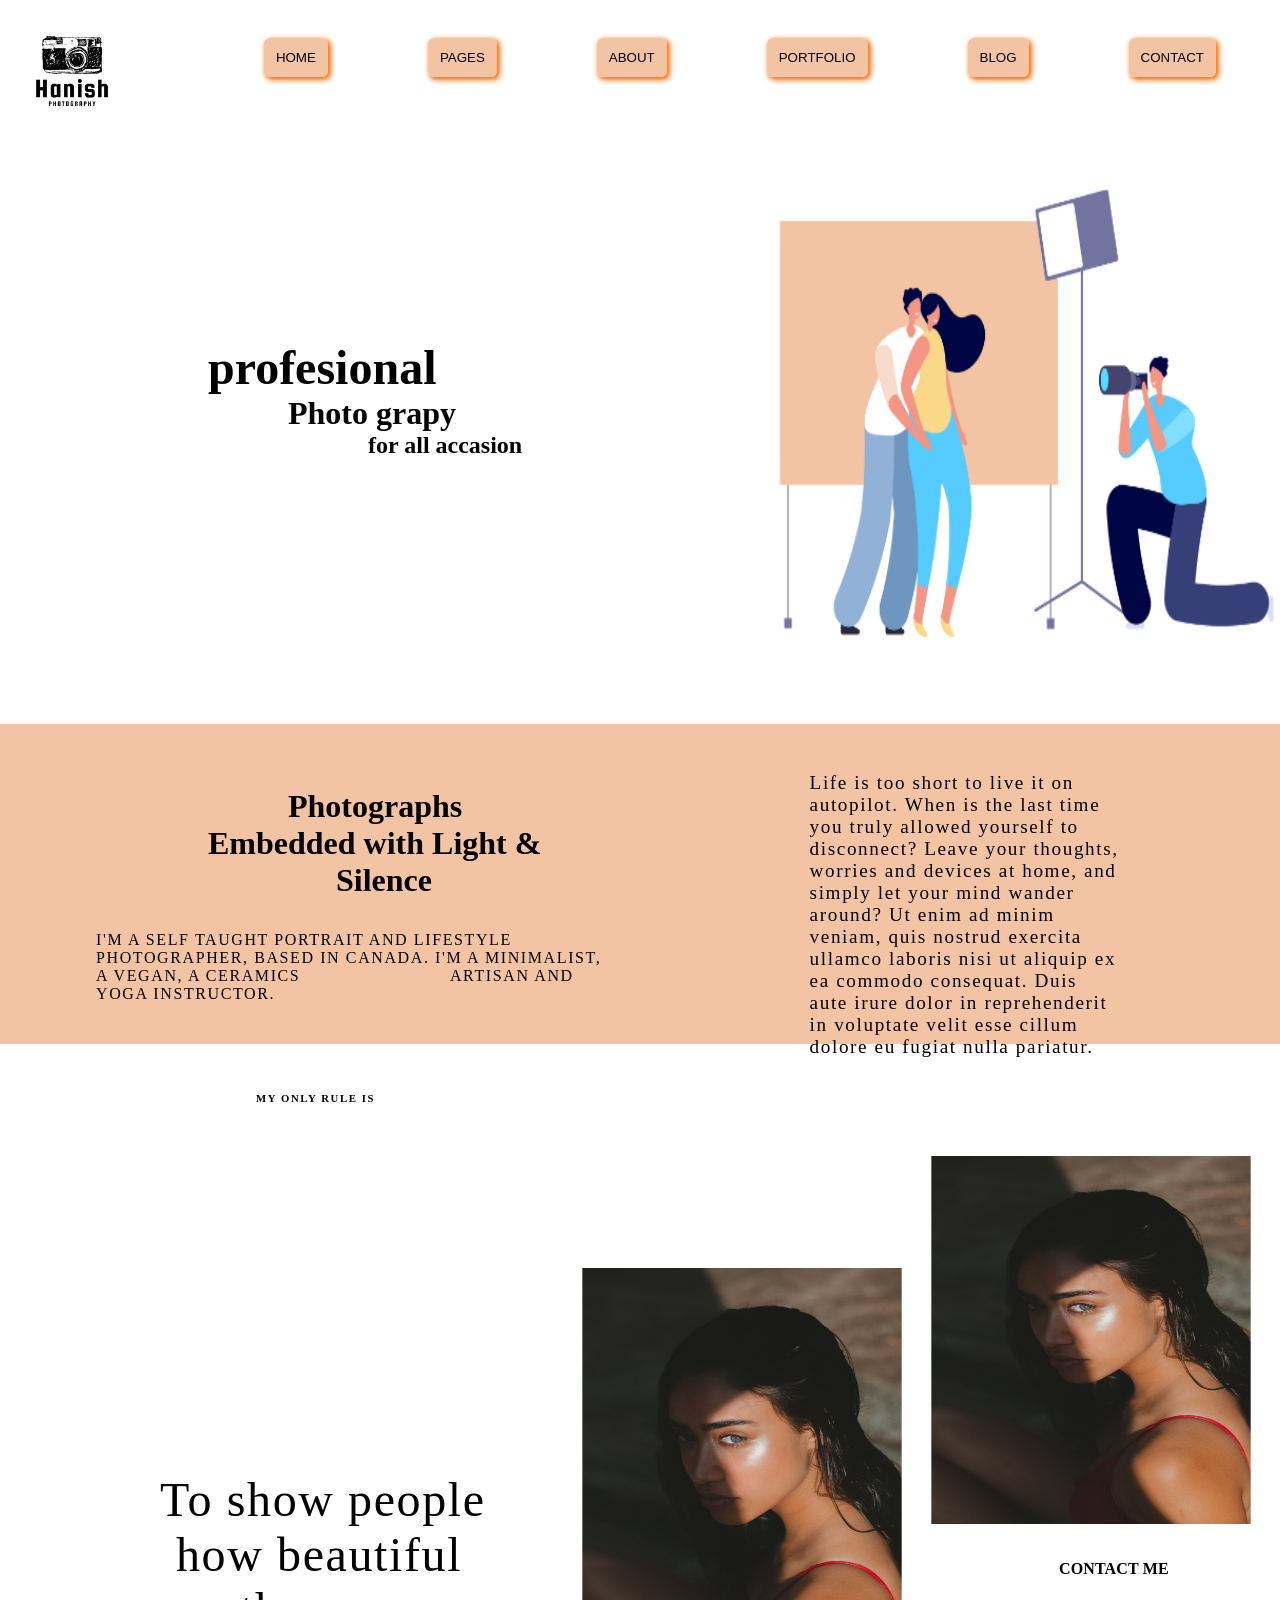
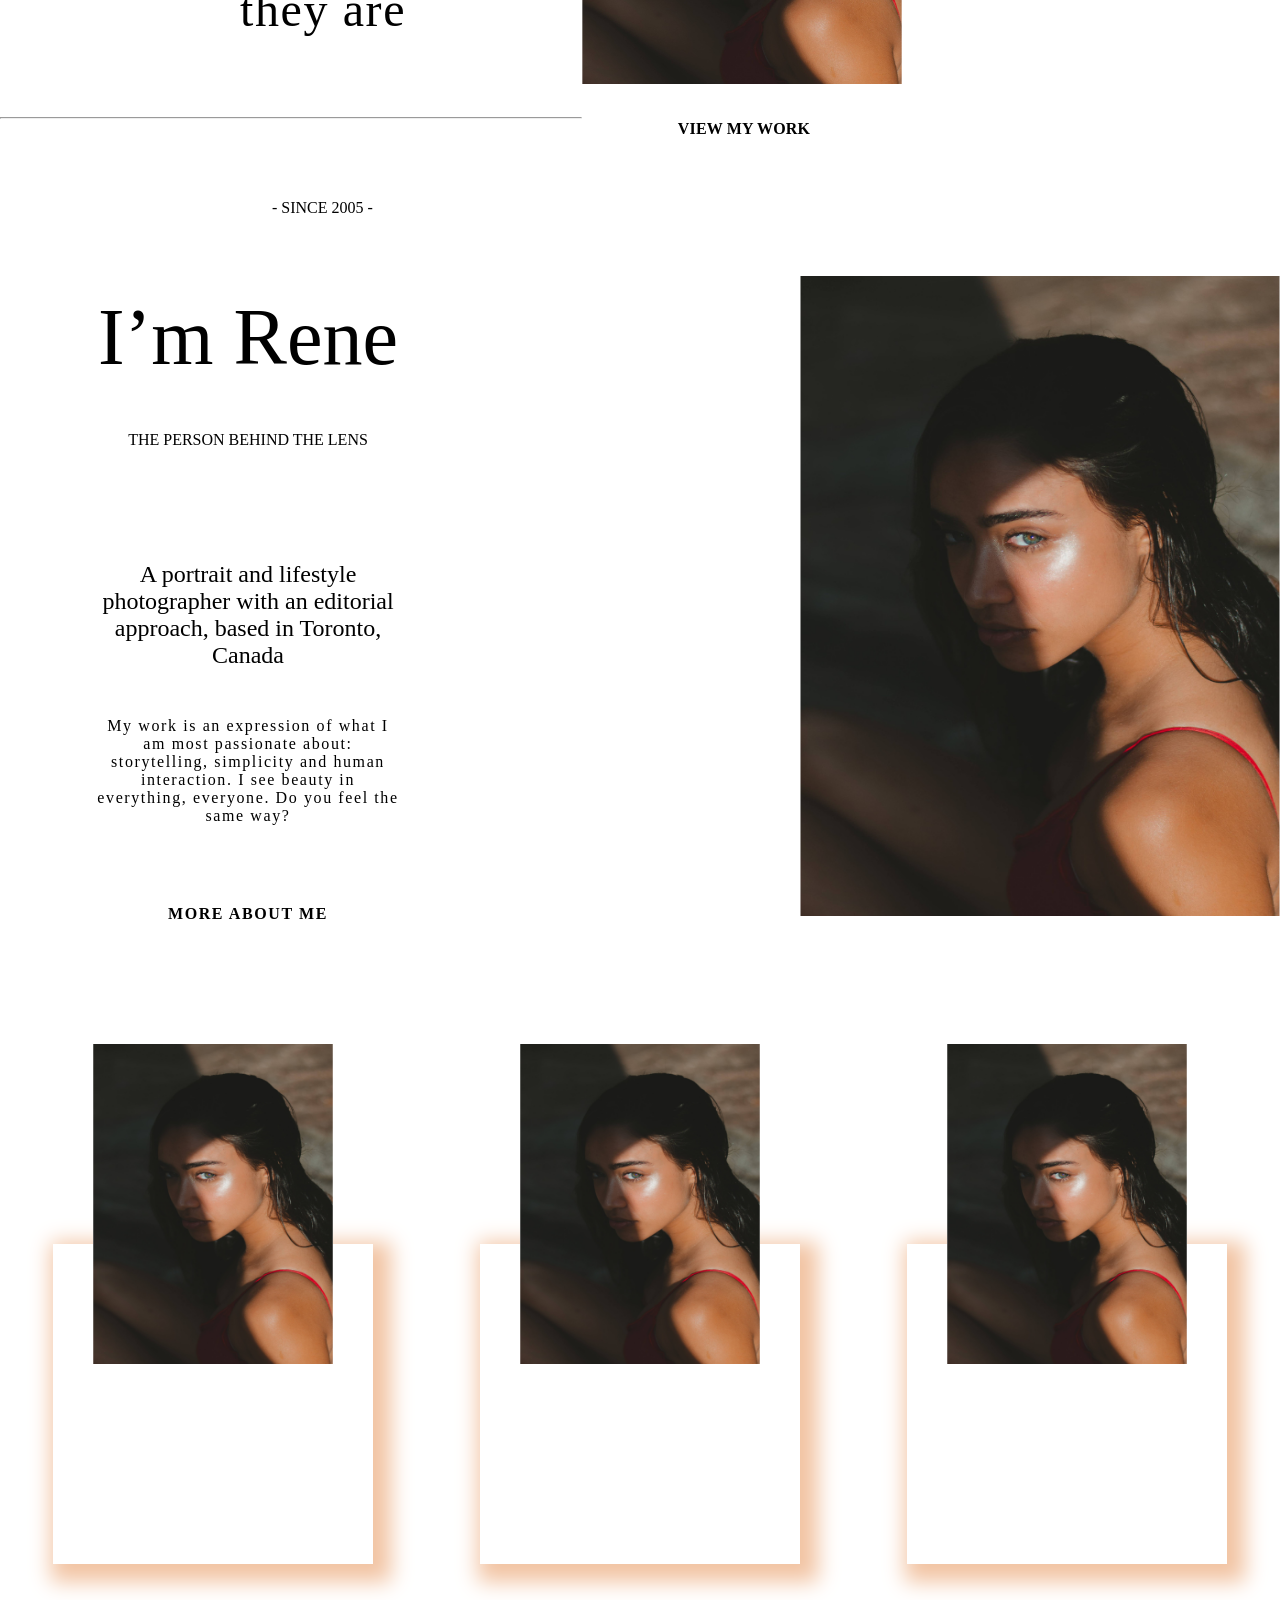
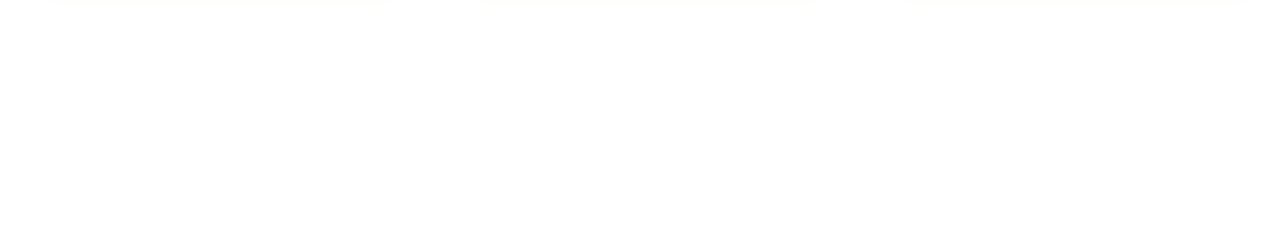
==== index.html @ 9e72a079 "Added the photography website" ====
<!DOCTYPE html>
<html lang="en">

<head>
    <meta charset="UTF-8">
    <meta http-equiv="X-UA-Compatible" content="IE=edge">
    <meta name="viewport" content="width=device-width, initial-scale=1.0">
    <title>Photograpy</title>
    <link rel="stylesheet" href="./css/stylesheet.css">
</head>

<body>
    <!--First container Start-->
    <div class="cont">
        <div class="nav_bar">
            <div class="logo">
                <img src="./pic/logo.png" alt="">
            </div>
            <div class="menu_bar">
                <ul>
                    <li>
                        <button><a href="#"></i>HOME</a></button>
                    </li>
                    <li>
                        <button><a href="#">PAGES</a></button>
                        <div class="sub_menu_1">
                            <ul>
                                <li> <a href="#">PAGES1</a></li>
                                <li> <a href="#">PAGES2</a></li>
                                <li> <a href="#">PAGES3</a></li>
                                <li> <a href="#">PAGES4</a></li>
                            </ul>
                        </div>
                    </li>
                    <li><button><a href="#">ABOUT</a></button></li>
                    <li><button><a href="#">PORTFOLIO</a></button></li>
                    <li><button><a href="#">BLOG</a></button></li>
                    <li><button><a href="#">CONTACT </a></button></li>
                </ul>
            </div>
        </div>
        <!--Menu bar container-->
        <!-- <div class="menu-bar">
             <div class="logo">
                <img src="./pic/logo.png" alt="">
            </div>
            <div class="menu">
                <ul>
                    <li>
                        <a href="#">HOME</a>
                    </li>
                    <li><a href="#">PAGES</a></li>
                    <li><a href="#">ABOUT</a></li>
                    <li><a href="#">PORTFOLIO</a></li>
                    <li><a href="#">BLOG</a></li>
                    <li><a href="#">CONTACT </a></li>
                </ul>
            </div> 
        </div> -->
        <!--Contant and picture Container-->
        <div class="body">
            <div class="contant">
                <p>profesional</p>
                <h1>Photo grapy</h1>
                <h2>for all accasion</h2>
            </div>
            <div class="picture">
                <img src="./pic/background3.png" alt="">
            </div>
        </div>
        <!--Footer contant container-->
        <div class="footer">
            <div class="box-1">
                <h3 class="text">Photographs</h3>
                <h1>
                    Embedded with Light &
                </h1>
                <h2>
                    Silence
                </h2>
                <p>
                    I'M A SELF TAUGHT PORTRAIT AND LIFESTYLE PHOTOGRAPHER,
                    BASED IN CANADA. I'M A MINIMALIST, A VEGAN, A CERAMICS
                    <span>ARTISAN AND YOGA INSTRUCTOR.</span>
                </p>
            </div>
            <div class="box-2">
                <p>
                    Life is too short to live it on autopilot. When is the last time you truly allowed yourself to
                    disconnect? Leave your thoughts, worries and devices at home, and simply let your mind wander
                    around? Ut enim ad minim veniam, quis nostrud exercita ullamco laboris nisi ut aliquip ex ea commodo
                    consequat. Duis aute irure dolor in reprehenderit in voluptate velit esse cillum dolore eu fugiat
                    nulla pariatur.
                </p>
            </div>
        </div>
    </div>
    <!--First container End-->
    <div class="cont-2">
        <div class="cont-2-box-1">
            <h6>MY ONLY RULE IS</h6>
            <h5>To show people

                <span>how beautiful</span>
            </h5>

            <h2> they are</h2>
            <hr>
            <p>- SINCE 2005 -</p>
        </div>
        <div class="view_my_work">
            <a href="#"><img src="./pic/background4.png" alt="view_my_work"></a>
            <p>VIEW MY WORK</p>
        </div>
        <div class="contant_me">
            <a href="#"><img src="./pic/background4.png" alt="view_my_work"></a>
            <p>CONTACT ME</p>
        </div>
    </div>
    <div class="cont-3">
        <div class="cont-3-contant-box">
            <div class="name_cont">
                <h6>I’m Rene</h6>
                <p>THE PERSON BEHIND THE LENS</p>
            </div>
            <div class="para_cont">
                <h5>
                    A portrait and lifestyle photographer with an editorial approach, based in Toronto, Canada
                </h5>
                <p>My work is an expression of what I am most passionate about: storytelling, simplicity and human
                    interaction. I see beauty in everything, everyone. Do you feel the same way?</p>
                <h6>MORE ABOUT ME</h6>
            </div>
        </div>
        <div class="cont-3-img-box">
            <img src="./pic/background4.png" alt="">
        </div>
    </div>
    <div class="cont_card">
        <div class="card-1">
            <div class="card_1_img">
                <img src="./pic/background4.png" alt="">
            </div>
            <div class="card_1_text">
                <!-- <p>
                    Lorem ipsum dolor sit amet consectetur adipisicing elit. Quae alias eaque quasi ducimus, mollitia
                    qui. Aliquid tempore nam deleniti dolores aperiam. Sequi, sit totam. Aspernatur modi tempora
                    adipisci aliquam? At!
                </p> -->
            </div>
        </div>
        <div class="card-2">
            <img src="./pic/background4.png" alt="">

        </div>
        <div class="card-3"><img src="./pic/background4.png" alt=""></div>
    </div>
</body>

</html>
---- css/stylesheet.css ----
* {
    padding: 0;
    margin: 0;
    box-sizing: border-box;
}

.cont {
    height: 65.2rem;
    width: 100%;
}
.nav_bar{
    display: flex;
    justify-content: space-between;
}
.nav_bar img{
    height: 9rem;
    width: 9rem;
}
.nav_bar .menu_bar{
   padding: 3rem 0rem 0rem 0rem;
}
.nav_bar .menu_bar ul{
    list-style-type: none;
}
.nav_bar .menu_bar ul li{
    display: inline-block;
    padding: 0rem 4rem 0rem 2rem;
}
.nav_bar .menu_bar ul li button{
   border: none;
}
.nav_bar .menu_bar ul li button a{
    text-decoration: none; 
    color: black;
    background-color: #f2c4a3;
    border: none;
    padding: 12px;
    border-radius: 6px;
    box-shadow: 2px 2px 5px 1px #ff6b00;
    letter-spacing: 0.05;
}
.nav_bar .menu_bar ul li button a:hover{
    background-color: white;
    color: #f2c4a3;
}
.sub_menu_1{
    display: none;
}
.sub_menu_1:hover{
    display: block;
    position: absolute;
    background-color: #f2c4a3;
    
}
/* .cont .menu-bar {
    height: 8rem;
    width: 100%;
    background-color: #f2c4a3;
}

.cont .menu-bar .logo {
    height: 8rem;
    width: 10%;
    position: absolute;
}

.cont .menu-bar .logo img {
    height: 9rem;
    width: 9rem;
    position: absolute;
}

.cont .menu-bar .menu {
    height: 8rem;
    width: 80%;
    float: right;
}

.cont .menu-bar .menu ul {
    float: right;
    list-style-type: none;
}

.cont .menu-bar .menu ul li {
    display: inline-block;
    padding: 4rem 4rem 0rem 2rem;
    font-weight: 500;
}

.cont .menu-bar .menu ul li a {
    text-decoration: none;
    color: black;
    font-weight: 500;
} */

.cont .body {
    height: 36rem;
    width: 100%;
}

.cont .body .contant {
    height: 36rem;
    width: 52%; 
    position: absolute;
}

.cont .body .contant p {
    padding: 12rem 0rem 0rem 13rem;
    font-weight: 700;
    font-size: 3rem;

}

.cont .body .contant h1 {
    padding: 0rem 0rem 0rem 18rem;
}

.cont .body .contant h2 {
    padding: 0rem 0rem 0rem 23rem;
}

.cont .body .picture {
    height: 36rem;
    width: 49%;
    float: right;
}

.cont .body .picture img {
    height: 35rem;
    width: 45rem;
}

.cont .footer {
    height: 20rem;
    width: 100%;
    background-color: #f2c4a3;

}

.cont .footer .box-1 {
    height: 20rem;
    width: 48%;
    position: absolute;
}

.cont .footer .box-2 {
    height: 20rem;
    width: 48%;
    float: right;
}

.cont .footer .box-1 h3 {
    padding: 4rem 0rem 0rem 18rem;
    font-size: 2rem;
    font-weight: 600;
}

.cont .footer .box-1 h1 {
    padding: 0rem 0rem 0rem 13rem;
}

.cont .footer .box-1 h2 {
    padding: 0rem 0rem 0rem 21rem;
    font-size: 2rem;
    font-weight: 600;
}

.cont .footer .box-1 p {
    padding: 2rem 0rem 0rem 6rem;
    margin: 0rem 0rem 0rem 0rem;
    letter-spacing: 0.1rem;
}

.cont .footer .box-1 p span {
    padding: 0rem 0rem 0rem 9rem;
    margin: 0rem 0rem 0rem 0rem;
}

.cont .footer .box-2 p {
    letter-spacing: 0.1rem;
    padding: 3rem 10rem 0rem 9rem;
    margin: 0rem 0rem 0rem 0rem;
    font-size: 1.2rem;
    font-weight: 500;
}

.cont-2 {
    height: 50rem;
    width: 100%;
    display: flex;
    justify-content: space-between;
}
.cont-2 .cont-2-box-1{
 /* background-color: #f2c4a3; */
 width: 55%;
}
.cont-2 .cont-2-box-1 h6{
   padding: 3rem 0rem 0rem 16rem;
   letter-spacing: 0.1rem;
}
.cont-2 .cont-2-box-1 h5{
    padding: 23rem 0rem 0rem 10rem;
    letter-spacing: 0.1rem;
    font-size:  3rem;
    margin: 0rem 6rem 0rem 0rem;
    font-weight: 500;
}
.cont-2 .cont-2-box-1 h2{
    padding: 0rem 0rem 0rem 15rem;
    letter-spacing: 0.1rem;
    font-size:  3rem;
    font-weight: 500;
}
.cont-2 .cont-2-box-1 h5 span{
    padding-left: 1rem;
    font-weight: 500;
}
.cont-2 .cont-2-box-1 hr{
    /* padding-top: 10px; */
    margin-top: 5rem;
   background-color: white;
}
.cont-2 .cont-2-box-1 p{
    padding: 5rem 0rem 0rem 17rem;
}
.cont-2 .view_my_work{
    /* background-color: #f2c4a3; */
    width: 33%;
}
.cont-2 .view_my_work img{
    height: 40rem;
    width: 20rem;
    padding-top: 14rem;
}
.cont-2 .view_my_work p{
    padding: 2rem 0rem 0rem 6rem;
   font-weight: 600;
   letter-spacing: 0.01rem;
}
.cont-2 .contant_me{
    /* background-color: #f2c4a3; */
    width: 33%;
}
.cont-2 .contant_me img{
    height: 30rem;
    width: 20rem;
    padding-top: 7rem;
}
.cont-2 .contant_me p{
    padding: 2rem 0rem 0rem 8rem;
    font-weight: 600;
    letter-spacing: 0.01rem;
}
.cont-3{
    height: 50rem;
    width: 100%;
    /* border: solid black 2px; */
    display: flex;
    justify-content: space-between;
    /* background-color: #f2c4a3; */
}
.cont-3 .cont-3-contant-box{
    text-align: center;
    width: 33%;
    /* background-color: #f2c4a3; */
}
.cont-3 .cont-3-contant-box .name_cont{
    text-align: center;
}
.cont-3 .cont-3-contant-box .name_cont h6{
   padding: 3rem 0rem 0rem 6rem;
   font-size: 5rem;
   font-weight: 100;
}
.cont-3 .cont-3-contant-box .name_cont p{
    padding: 3rem 0rem 0rem 6rem;
 }
 .cont-3 .cont-3-contant-box .para_cont h5{
    padding: 7rem 0rem 0rem 6rem;
    font-size: 1.5rem;
    font-weight: 100;  
 }
 .cont-3 .cont-3-contant-box .para_cont p{
    padding: 3rem 0rem 0rem 6rem;
    font-weight: 500;  
    letter-spacing: 0.1rem;
    font-size: 1rem;
 }
 .cont-3 .cont-3-contant-box .para_cont h6{
    padding: 5rem 0rem 0rem 6rem;
    font-weight: 700;  
    letter-spacing: 0.1rem;
    font-size: 1rem;
 }
 .cont-3 .cont-3-img-box{
    justify-content: center;
    width: 70%;
 }
 .cont-3 .cont-3-img-box img{
    height: 40rem;
    width: 30rem;
   /* padding: 5rem; */
  margin: 2rem 0rem 0rem 25rem;
 }
 .cont_card{
    height: 50rem;
    width: 100%;
    /* border: solid black 2px; */
    /* background-color: #f2c4a3; */
    display: flex;
    justify-content: space-around;
    padding-top: 200px;
    /* flex-wrap: wrap; */
 }
 .cont_card .card-1{
    height: 20rem;
    width: 20rem;
    background-color: white;
    justify-content: center;
    display: flex;
    box-shadow: 8px 8px 20px 10px #f2c4a3;
 }
 .cont_card .card-1 .card_1_img{
    height: 20rem;
    width: 15rem;
 }
 .cont_card .card-1 img{
    transform: translatey(-200px);
    height: 20rem;
    width: 15rem;
 }
 
 .cont_card .card-2{
    height: 20rem;
    width: 20rem;
    background-color: white;
    justify-content: center;
    display: flex;
    box-shadow: 8px 8px 20px 10px #f2c4a3;
 }
 .cont_card .card-2 img{
    transform: translatey(-200px);
    height: 20rem;
    width: 15rem;
 }
 .cont_card .card-3{
    height: 20rem;
    width: 20rem;
    background-color: white;
    justify-content: center;
    display: flex;
    box-shadow: 8px 8px 20px 10px #f2c4a3;
 }
 .cont_card .card-3 img{
    transform: translatey(-200px);
    height: 20rem;
    width: 15rem;
 }
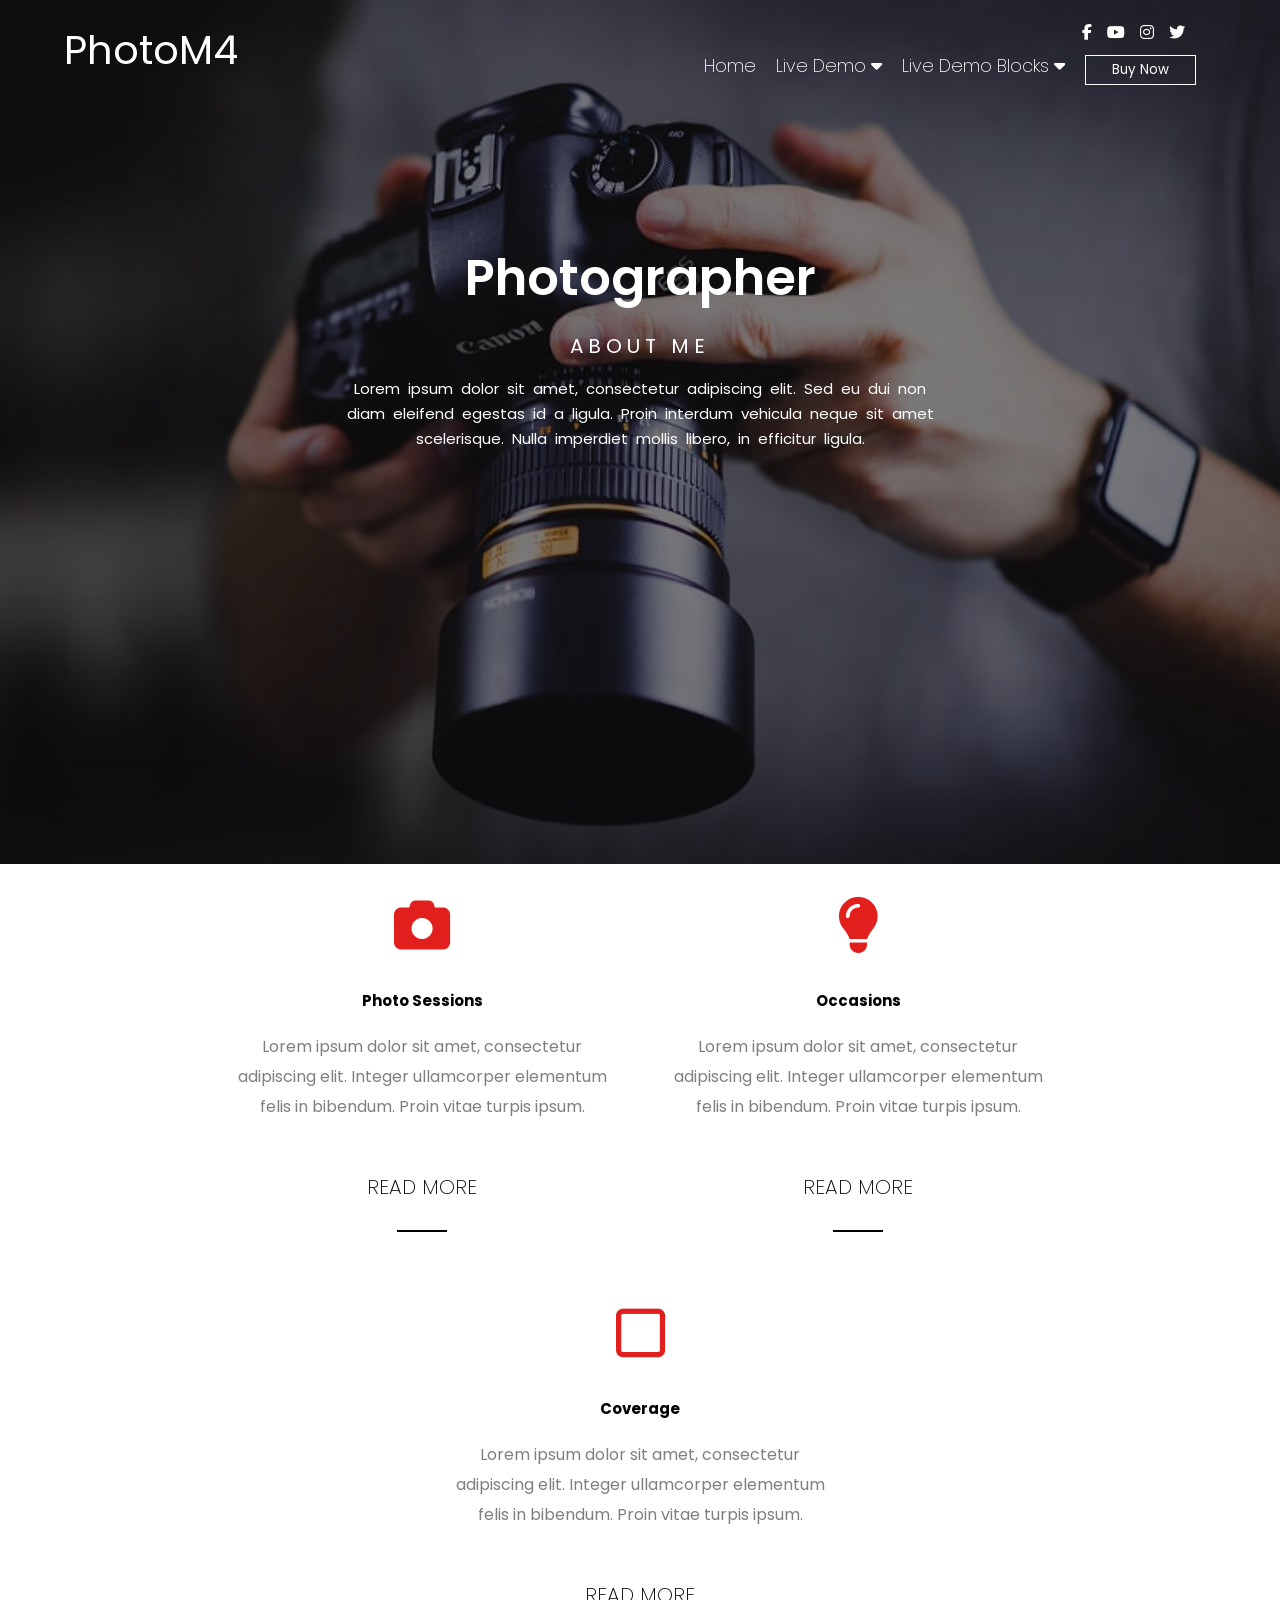
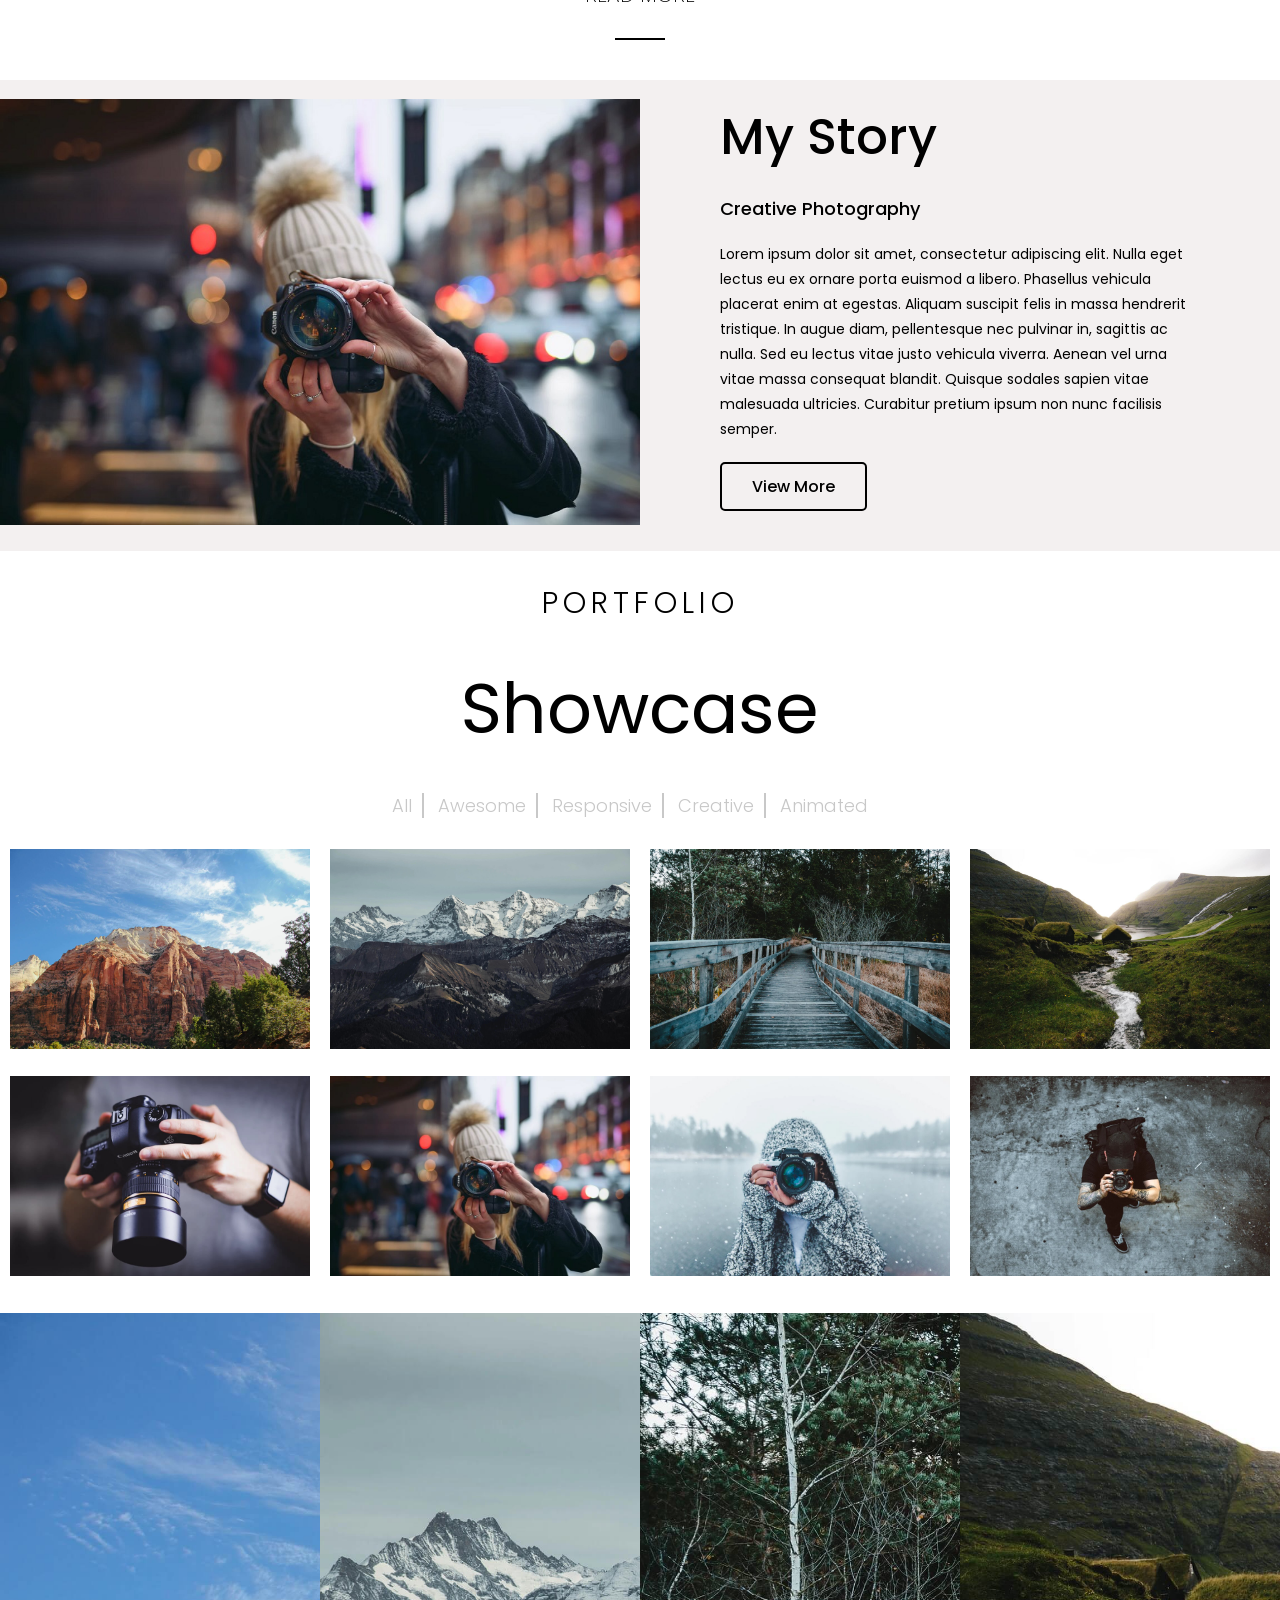
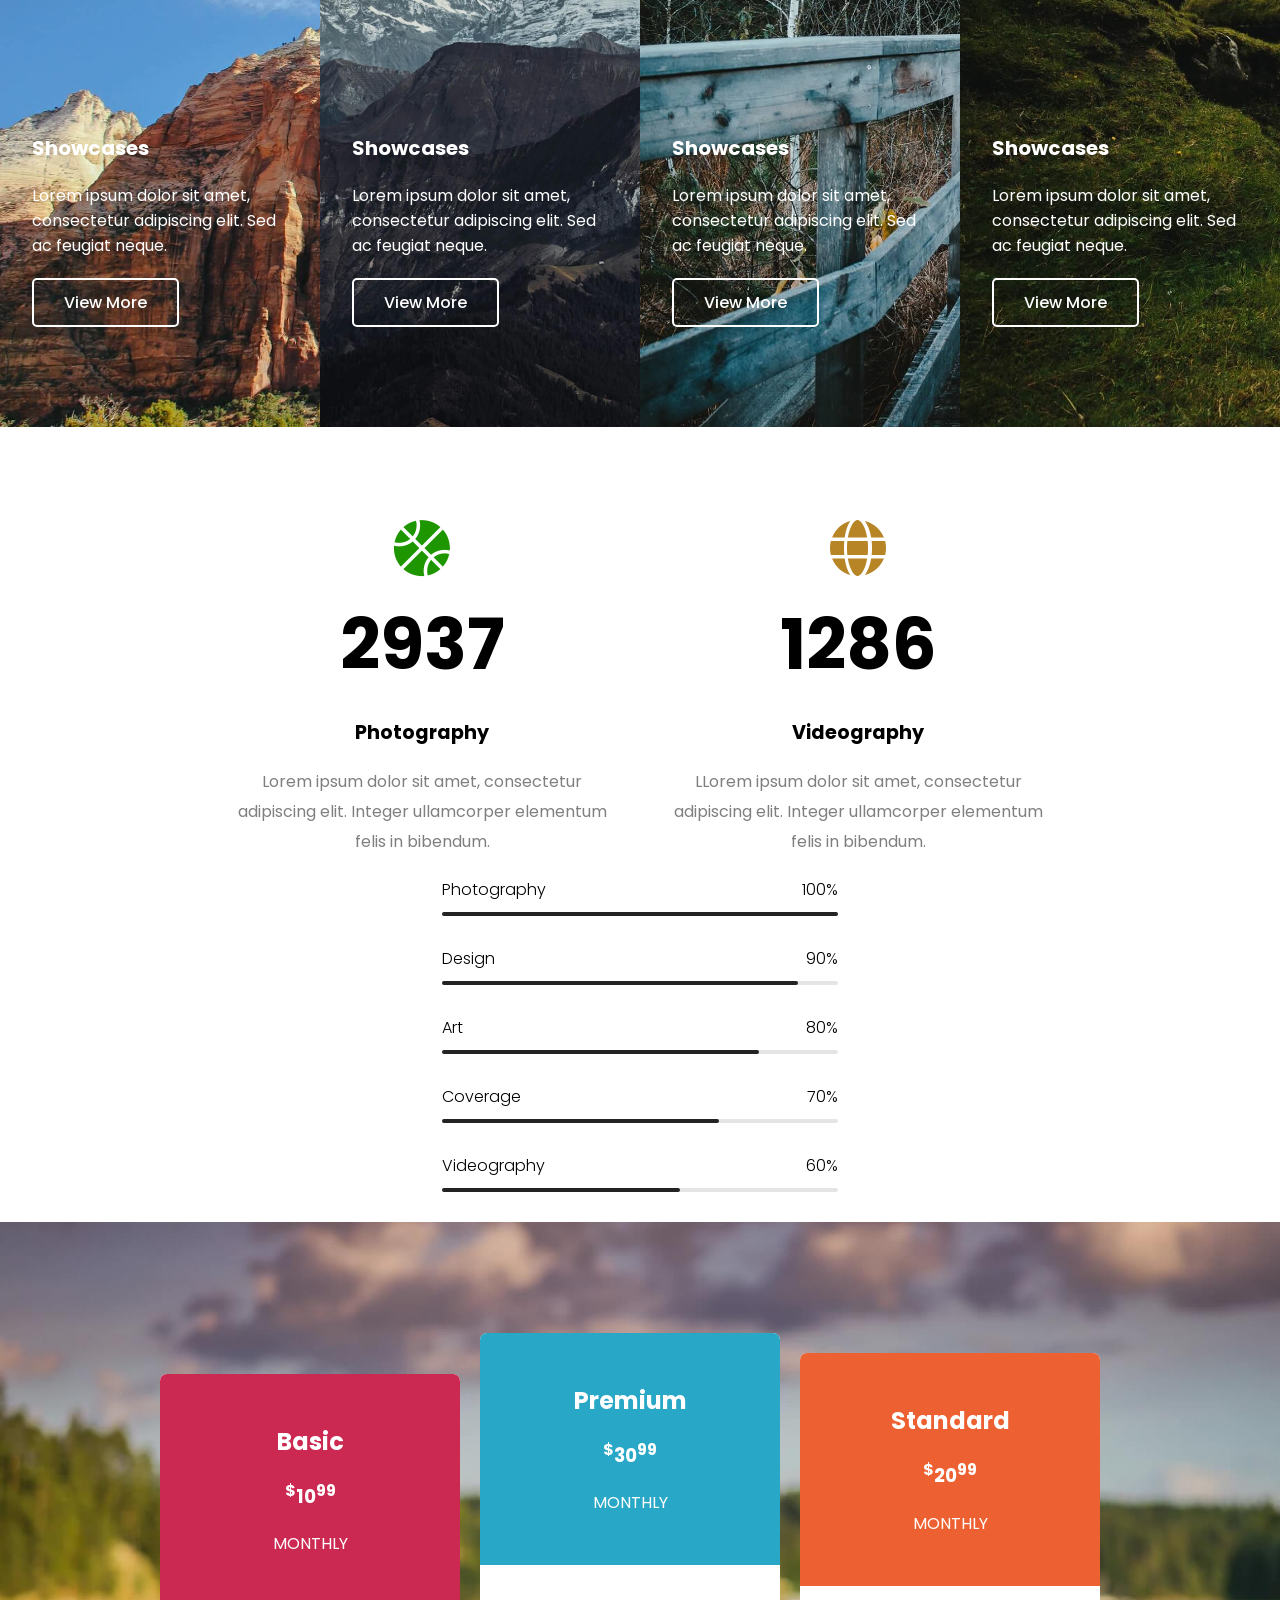
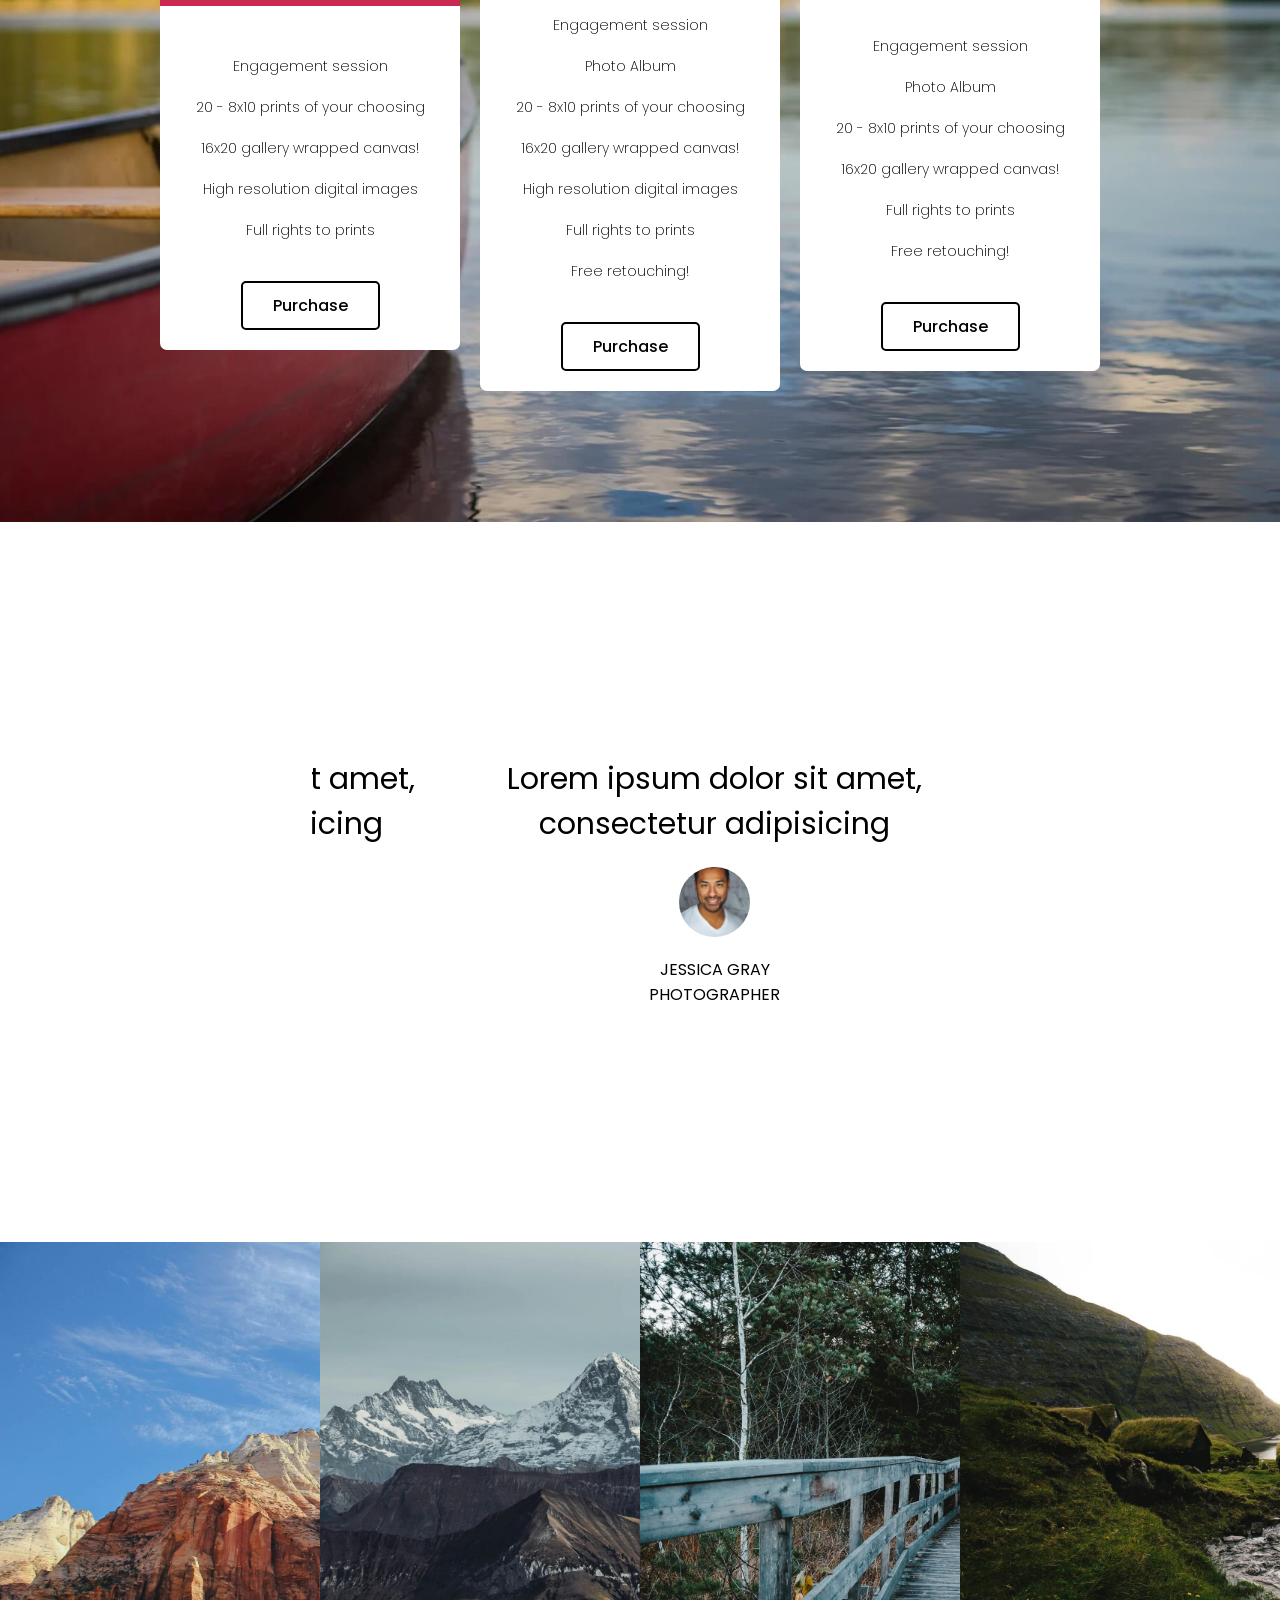
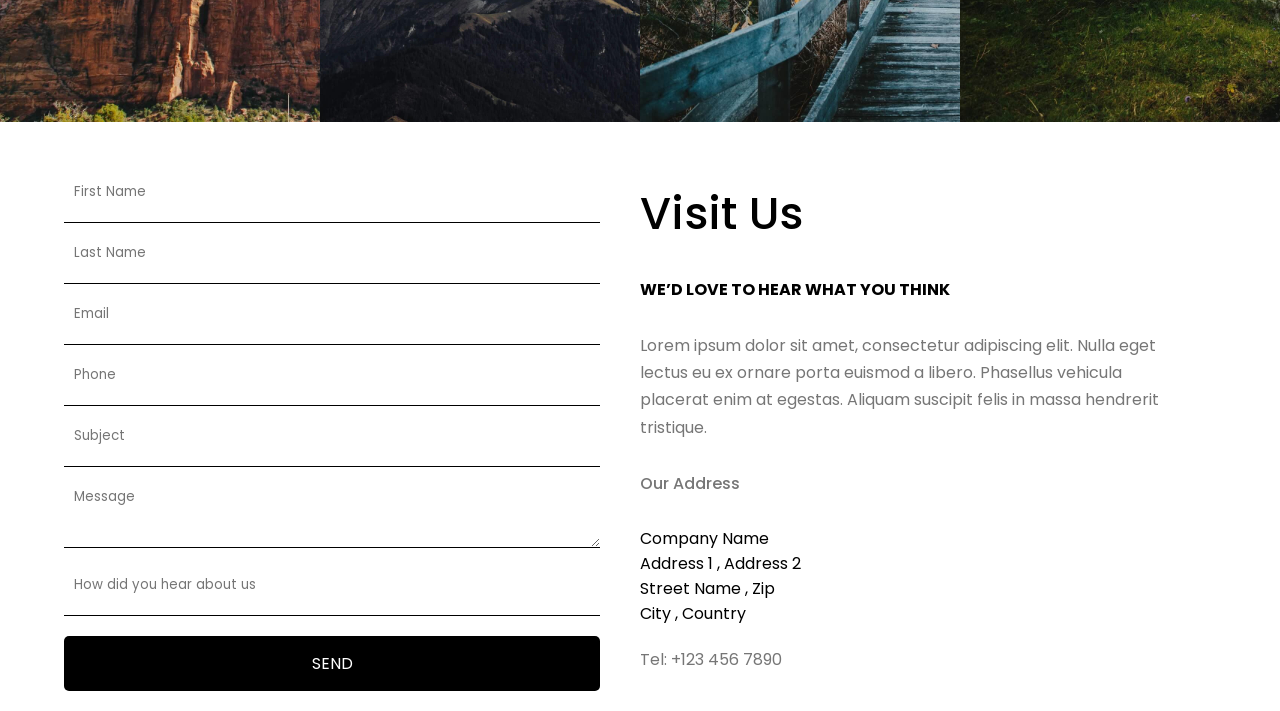
==== commit 0a37a410: "photography" ====
--- a/index.html
+++ b/index.html
@@ -1,160 +1,367 @@
-<!DOCTYPE html>
-<html lang="en">
-
-<head>
-    <meta charset="UTF-8">
-    <meta http-equiv="X-UA-Compatible" content="IE=edge">
-    <meta name="viewport" content="width=device-width, initial-scale=1.0">
-    <title>Photograpy</title>
-    <link rel="stylesheet" href="./css/stylesheet.css">
-</head>
-
-<body>
-    <!--First container Start-->
-    <div class="cont">
-        <div class="nav_bar">
-            <div class="logo">
-                <img src="./pic/logo.png" alt="">
-            </div>
-            <div class="menu_bar">
-                <ul>
-                    <li>
-                        <button><a href="#"></i>HOME</a></button>
-                    </li>
-                    <li>
-                        <button><a href="#">PAGES</a></button>
-                        <div class="sub_menu_1">
-                            <ul>
-                                <li> <a href="#">PAGES1</a></li>
-                                <li> <a href="#">PAGES2</a></li>
-                                <li> <a href="#">PAGES3</a></li>
-                                <li> <a href="#">PAGES4</a></li>
-                            </ul>
-                        </div>
-                    </li>
-                    <li><button><a href="#">ABOUT</a></button></li>
-                    <li><button><a href="#">PORTFOLIO</a></button></li>
-                    <li><button><a href="#">BLOG</a></button></li>
-                    <li><button><a href="#">CONTACT </a></button></li>
-                </ul>
-            </div>
-        </div>
-        <!--Menu bar container-->
-        <!-- <div class="menu-bar">
-             <div class="logo">
-                <img src="./pic/logo.png" alt="">
-            </div>
-            <div class="menu">
-                <ul>
-                    <li>
-                        <a href="#">HOME</a>
-                    </li>
-                    <li><a href="#">PAGES</a></li>
-                    <li><a href="#">ABOUT</a></li>
-                    <li><a href="#">PORTFOLIO</a></li>
-                    <li><a href="#">BLOG</a></li>
-                    <li><a href="#">CONTACT </a></li>
-                </ul>
-            </div> 
-        </div> -->
-        <!--Contant and picture Container-->
-        <div class="body">
-            <div class="contant">
-                <p>profesional</p>
-                <h1>Photo grapy</h1>
-                <h2>for all accasion</h2>
-            </div>
-            <div class="picture">
-                <img src="./pic/background3.png" alt="">
-            </div>
-        </div>
-        <!--Footer contant container-->
-        <div class="footer">
-            <div class="box-1">
-                <h3 class="text">Photographs</h3>
-                <h1>
-                    Embedded with Light &
-                </h1>
-                <h2>
-                    Silence
-                </h2>
-                <p>
-                    I'M A SELF TAUGHT PORTRAIT AND LIFESTYLE PHOTOGRAPHER,
-                    BASED IN CANADA. I'M A MINIMALIST, A VEGAN, A CERAMICS
-                    <span>ARTISAN AND YOGA INSTRUCTOR.</span>
-                </p>
-            </div>
-            <div class="box-2">
-                <p>
-                    Life is too short to live it on autopilot. When is the last time you truly allowed yourself to
-                    disconnect? Leave your thoughts, worries and devices at home, and simply let your mind wander
-                    around? Ut enim ad minim veniam, quis nostrud exercita ullamco laboris nisi ut aliquip ex ea commodo
-                    consequat. Duis aute irure dolor in reprehenderit in voluptate velit esse cillum dolore eu fugiat
-                    nulla pariatur.
-                </p>
-            </div>
-        </div>
-    </div>
-    <!--First container End-->
-    <div class="cont-2">
-        <div class="cont-2-box-1">
-            <h6>MY ONLY RULE IS</h6>
-            <h5>To show people
-
-                <span>how beautiful</span>
-            </h5>
-
-            <h2> they are</h2>
-            <hr>
-            <p>- SINCE 2005 -</p>
-        </div>
-        <div class="view_my_work">
-            <a href="#"><img src="./pic/background4.png" alt="view_my_work"></a>
-            <p>VIEW MY WORK</p>
-        </div>
-        <div class="contant_me">
-            <a href="#"><img src="./pic/background4.png" alt="view_my_work"></a>
-            <p>CONTACT ME</p>
-        </div>
-    </div>
-    <div class="cont-3">
-        <div class="cont-3-contant-box">
-            <div class="name_cont">
-                <h6>I’m Rene</h6>
-                <p>THE PERSON BEHIND THE LENS</p>
-            </div>
-            <div class="para_cont">
-                <h5>
-                    A portrait and lifestyle photographer with an editorial approach, based in Toronto, Canada
-                </h5>
-                <p>My work is an expression of what I am most passionate about: storytelling, simplicity and human
-                    interaction. I see beauty in everything, everyone. Do you feel the same way?</p>
-                <h6>MORE ABOUT ME</h6>
-            </div>
-        </div>
-        <div class="cont-3-img-box">
-            <img src="./pic/background4.png" alt="">
-        </div>
-    </div>
-    <div class="cont_card">
-        <div class="card-1">
-            <div class="card_1_img">
-                <img src="./pic/background4.png" alt="">
-            </div>
-            <div class="card_1_text">
-                <!-- <p>
-                    Lorem ipsum dolor sit amet consectetur adipisicing elit. Quae alias eaque quasi ducimus, mollitia
-                    qui. Aliquid tempore nam deleniti dolores aperiam. Sequi, sit totam. Aspernatur modi tempora
-                    adipisci aliquam? At!
-                </p> -->
-            </div>
-        </div>
-        <div class="card-2">
-            <img src="./pic/background4.png" alt="">
-
-        </div>
-        <div class="card-3"><img src="./pic/background4.png" alt=""></div>
-    </div>
-</body>
-
+<!DOCTYPE html>
+<html lang="en">
+
+<head>
+    <!-- https://mobirise.com/extensions/photom4/photographerdemo/ -->
+    <meta charset="UTF-8">
+    <meta http-equiv="X-UA-Compatible" content="IE=edge">
+    <meta name="viewport" content="width=device-width, initial-scale=1.0">
+    <title>Photographer</title>
+    <!-- Import CSS file -->
+    <link rel="stylesheet" href="./style.css">
+    <link rel="stylesheet" href="./media.css">
+    <!-- Import Google Fonts -->
+    <link rel="preconnect" href="https://fonts.googleapis.com">
+    <link rel="preconnect" href="https://fonts.gstatic.com" crossorigin>
+    <link href="https://fonts.googleapis.com/css2?family=Poppins:wght@300;400;500&display=swap" rel="stylesheet">
+    <!-- Import CDN Font Awesome -->
+    <link rel="stylesheet" href="https://cdnjs.cloudflare.com/ajax/libs/font-awesome/6.4.0/css/all.min.css" />
+</head>
+
+<body>
+    <!-- Nav section Start -->
+
+    <header>
+        <nav class="flex">
+            <div class="navLeft">
+                <a href="#" class="logo">PhotoM4</a>
+            </div>
+            <div class="navRight flex">
+                <ul class="links flex">
+                    <a href="#" id="closeBtn"><i class="fa-solid fa-xmark"></i></a>
+                    <li><a href="#" class="link">Home</a></li>
+                    <li>
+                        <a href="#" class="link">Live Demo <i class="fa-solid fa-caret-down"></i></a>
+                        <ul class="subLinks flex">
+                            <li><a href="#" class="subLink">Photographer</a></li>
+                            <li><a href="#" class="subLink">Photo Studio</a></li>
+                            <li><a href="#" class="subLink">Photography Shop</a></li>
+                            <li><a href="#" class="subLink">Photo Workshop</a></li>
+                            <li><a href="#" class="subLink">Photography Course</a></li>
+                        </ul>
+                    </li>
+                    <li>
+                        <a href="#" class="link">Live Demo Blocks <i class="fa-solid fa-caret-down"></i></a>
+                        <ul class="subLinks">
+                            <li><a href="#" class="subLink">Headers & Features</a></li>
+                            <li><a href="#" class="subLink">Contact & Shop</a></li>
+                            <li><a href="#" class="subLink">Pricing & Counters</a></li>
+                            <li><a href="#" class="subLink">Team & Testimorials</a></li>
+                            <li><a href="#" class="subLink">Progress & Images</a></li>
+                            <li><a href="#" class="subLink">Sliders & Vedios</a></li>
+                            <li><a href="#" class="subLink">Social & Form</a></li>
+                            <li><a href="#" class="subLink">Maps & Footer</a></li>
+                        </ul>
+                    </li>
+                    <button type="button" class="navBtn">Buy Now</button>
+                </ul>
+                <div class="iconBox flex">
+                    <a href="#"><i class="fa-brands fa-facebook-f"></i></a>
+                    <a href="#"><i class="fa-brands fa-youtube"></i></a>
+                    <a href="#"><i class="fa-brands fa-instagram"></i></a>
+                    <a href="#"><i class="fa-brands fa-twitter"></i></a>
+                </div>
+                <a href="#" id="menuBtn"><i class="fa-solid fa-bars"></i></a>
+            </div>
+        </nav>
+        <!-- Nav section end -->
+        <!-- Header Info -->
+        <div class="headerInfo">
+            <h2>Photographer</h2>
+            <p>ABOUT ME</p>
+            <span>Lorem ipsum dolor sit amet, consectetur adipiscing elit. Sed eu dui non diam eleifend egestas id a
+                ligula. Proin interdum vehicula neque sit amet scelerisque. Nulla imperdiet mollis libero, in efficitur
+                ligula.</span>
+        </div>
+    </header>
+    <!-- Header section end -->
+
+    <!-- Main section start -->
+    <main>
+        <!-- Card section -->
+        <section class="cards flex">
+            <div class="card">
+                <a href="#" class="cardicon"><i class="fa-solid fa-camera"></i></a>
+                <h3>Photo Sessions</h3>
+                <p>Lorem ipsum dolor sit amet, consectetur adipiscing elit. Integer ullamcorper elementum felis in
+                    bibendum. Proin vitae turpis ipsum.</p>
+                <a href="#" class="btn">Read More</a>
+            </div>
+            <div class="card">
+                <a href="#" class="cardicon"><i class="fa-solid fa-lightbulb"></i></a>
+                <h3>Occasions</h3>
+                <p>Lorem ipsum dolor sit amet, consectetur adipiscing elit. Integer ullamcorper elementum felis in
+                    bibendum. Proin vitae turpis ipsum.</p>
+                <a href="#" class="btn">Read More</a>
+            </div>
+            <div class="card">
+                <a href="#" class="cardicon"><i class="fa-regular fa-square"></i></a>
+                <h3>Coverage</h3>
+                <p>Lorem ipsum dolor sit amet, consectetur adipiscing elit. Integer ullamcorper elementum felis in
+                    bibendum. Proin vitae turpis ipsum.</p>
+                <a href="#" class="btn">Read More</a>
+            </div>
+        </section>
+        <!-- Story section -->
+        <section class="storys flex">
+            <div class="leftStory">
+                <img src="./images/asset 0.jpeg" alt="">
+            </div>
+            <div class="rightStory flex">
+                <h1>My Story</h1>
+                <span>Creative Photography</span>
+                <p>Lorem ipsum dolor sit amet, consectetur adipiscing elit. Nulla eget lectus eu ex ornare porta euismod
+                    a libero. Phasellus vehicula placerat enim at egestas. Aliquam suscipit felis in massa hendrerit
+                    tristique. In augue diam, pellentesque nec pulvinar in, sagittis ac nulla. Sed eu lectus vitae justo
+                    vehicula viverra. Aenean vel urna vitae massa consequat blandit. Quisque sodales sapien vitae
+                    malesuada ultricies. Curabitur pretium ipsum non nunc facilisis semper.</p>
+                <a href="#" class="storyBtn">View More</a>
+            </div>
+        </section>
+        <!-- Portfolio -->
+        <p class="portfolio">PORTFOLIO</p>
+        <!-- showcase Section -->
+        <section class="showCase flex">
+            <h1>Showcase</h1>
+            <div class="caseHeading">
+                <a href="#">All</a>
+                <a href="#">Awesome</a>
+                <a href="#">Responsive</a>
+                <a href="#">Creative</a>
+                <a href="#">Animated</a>
+            </div>
+            <div class="showcaseGallery">
+                <a href="./images/asset 1.jpeg" target="_blank"><img src="./images/asset 1.jpeg" alt=""></a>
+                <a href="./images/asset 2.jpeg" target="_blank"><img src="./images/asset 2.jpeg" alt=""></a>
+                <a href="./images/asset 3.jpeg" target="_blank"><img src="./images/asset 3.jpeg" alt=""></a>
+                <a href="./images/asset 4.jpeg" target="_blank"><img src="./images/asset 4.jpeg" alt=""></a>
+                <a href="./images/asset 5.jpeg" target="_blank"><img src="./images/asset 5.jpeg" alt=""></a>
+                <a href="./images/asset 6.jpeg" target="_blank"><img src="./images/asset 6.jpeg" alt=""></a>
+                <a href="./images/asset 7.jpeg" target="_blank"><img src="./images/asset 7.jpeg" alt=""></a>
+                <a href="./images/asset 8.jpeg" target="_blank"><img src="./images/asset 8.jpeg" alt=""></a>
+            </div>
+
+            <div class="showCards flex">
+                <div class="cardWrapper card1">
+                    <div class="cardBox">
+                        <h4>Showcases</h4>
+                        <p>Lorem ipsum dolor sit amet, consectetur adipiscing elit. Sed ac feugiat neque.</p>
+                        <a href="#" class="storyBtn">View More</a>
+                    </div>
+                </div>
+                <div class="cardWrapper card2">
+                    <div class="cardBox">
+                        <h4>Showcases</h4>
+                        <p>Lorem ipsum dolor sit amet, consectetur adipiscing elit. Sed ac feugiat neque.</p>
+                        <a href="#" class="storyBtn">View More</a>
+                    </div>
+                </div>
+                <div class="cardWrapper card3">
+                    <div class="cardBox">
+                        <h4>Showcases</h4>
+                        <p>Lorem ipsum dolor sit amet, consectetur adipiscing elit. Sed ac feugiat neque.</p>
+                        <a href="#" class="storyBtn">View More</a>
+                    </div>
+                </div>
+                <div class="cardWrapper card4">
+                    <div class="cardBox">
+                        <h4>Showcases</h4>
+                        <p>Lorem ipsum dolor sit amet, consectetur adipiscing elit. Sed ac feugiat neque.</p>
+                        <a href="#" class="storyBtn">View More</a>
+                    </div>
+                </div>
+            </div>
+        </section>
+        <section class="cards flex">
+            <div class="card">
+                <a href="#" class="cardicon"><i class="fa-sharp fa-solid fa-basketball" style="color:#1e9600"></i></a>
+                <h1>2937</h1>
+                <h4>Photography</h4>
+                <p>Lorem ipsum dolor sit amet, consectetur adipiscing elit. Integer ullamcorper elementum felis in
+                    bibendum.</p>
+            </div>
+            <div class="card">
+                <a href="#" class="cardicon"><i class="fa-solid fa-globe" style="color:#b78426"></i></a>
+                <h1>1286</h1>
+                <h4>Videography</h4>
+                <p>LLorem ipsum dolor sit amet, consectetur adipiscing elit. Integer ullamcorper elementum felis in
+                    bibendum.</p>
+            </div>
+            <div class="skillBoxs">
+                <div class="skillWrapper">
+                    <div class="skillTit flex">
+                        <h4>Photography</h4>
+                        <p>100%</p>
+                    </div>
+                    <div class="skillBox">
+                        <span class="skillPer"></span>
+                    </div>
+                </div>
+                <div class="skillWrapper">
+                    <div class="skillTit flex">
+                        <h4>Design</h4>
+                        <p>90%</p>
+                    </div>
+                    <div class="skillBox">
+                        <span class="skillPer skill90"></span>
+                    </div>
+                </div>
+                <div class="skillWrapper">
+                    <div class="skillTit flex">
+                        <h4>Art</h4>
+                        <p>80%</p>
+                    </div>
+                    <div class="skillBox">
+                        <span class="skillPer skill80"></span>
+                    </div>
+                </div>
+                <div class="skillWrapper">
+                    <div class="skillTit flex">
+                        <h4>Coverage</h4>
+                        <p>70%</p>
+                    </div>
+                    <div class="skillBox">
+                        <span class="skillPer skill70"></span>
+                    </div>
+                </div>
+                <div class="skillWrapper">
+                    <div class="skillTit flex">
+                        <h4>Videography</h4>
+                        <p>60%</p>
+                    </div>
+                    <div class="skillBox">
+                        <span class="skillPer skill60"></span>
+                    </div>
+                </div>
+            </div>
+        </section>
+        <!-- Price Card section -->
+        <section class="priceCards flex">
+            <div class="priceCard">
+                <div class="priceTop">
+                    <h2>Basic</h2>
+                    <h3> <sup>$</sup>10<sup>99</sup></h3>
+                    <p>MONTHLY</p>
+                </div>
+                <div class="priceBottom">
+                    <ul>
+                        <li>Engagement session</li>
+                        <li>20 - 8x10 prints of your choosing</li>
+                        <li>16x20 gallery wrapped canvas!</li>
+                        <li>High resolution digital images</li>
+                        <li>Full rights to prints</li>
+                    </ul>
+                    <a href="#" class="storyBtn">Purchase</a>
+                </div>
+            </div>
+            <div class="priceCard">
+                <div class="priceTop" style="background-color: #29a7c6">
+                    <h2>Premium</h2>
+                    <h3> <sup>$</sup>30<sup>99</sup></h3>
+                    <p>MONTHLY</p>
+                </div>
+                <div class="priceBottom">
+                    <ul>
+                        <li>Engagement session</li>
+                        <li>Photo Album</li>
+                        <li>20 - 8x10 prints of your choosing</li>
+                        <li>16x20 gallery wrapped canvas!</li>
+                        <li>High resolution digital images</li>
+                        <li>Full rights to prints</li>
+                        <li>Free retouching!</li>
+                    </ul>
+                    <a href="#" class="storyBtn">Purchase</a>
+                </div>
+            </div>
+            <div class="priceCard">
+                <div class="priceTop" style="background-color: #ed6031">
+                    <h2>Standard</h2>
+                    <h3> <sup>$</sup>20<sup>99</sup></h3>
+                    <p>MONTHLY</p>
+                </div>
+                <div class="priceBottom">
+                    <ul>
+                        <li>Engagement session</li>
+                        <li>Photo Album</li>
+                        <li>20 - 8x10 prints of your choosing</li>
+                        <li>16x20 gallery wrapped canvas!</li>
+                        <li>Full rights to prints</li>
+                        <li>Free retouching!</li>
+                    </ul>
+                    <a href="#" class="storyBtn">Purchase</a>
+                </div>
+            </div>
+        </section>
+        <section class="slidersContainer">
+            <div class="wrapper">
+                <div class="testmemorialContainer" id="testmemorialContainer"></div>
+            </div>
+        </section>
+
+        <!-- Cards -->
+        <div class="showCard">
+            <div class="cardWrapper card1 card5">
+                <div class="cardBoxs">
+                    <p>ARTWORK</p>
+                </div>
+            </div>
+            <div class="cardWrapper card2 card5">
+                <div class="cardBoxs">
+                    <p>PHOTOGRAPHY</p>
+                </div>
+            </div>
+            <div class="cardWrapper card3 card5">
+                <div class="cardBoxs">
+                    <p>COVERAGE</p>
+                </div>
+            </div>
+            <div class="cardWrapper card4 card5">
+                <div class="cardBoxs">
+                    <p>ARTWORK</p>
+                </div>
+            </div>
+        </div>
+
+
+        <!-- Form And infomation Form Section -->
+        <section class="formContainer">
+            <div>
+                <form action="">
+                    <input type="text" name="firstName" id="firstName" placeholder="First Name">
+                    <input type="text" name="lastName" id="lastName" placeholder="Last Name">
+
+
+                    <input type="text" name="Email" id="email" placeholder="Email">
+                    <input type="text" name="Phone" id="phone" placeholder="Phone">
+
+
+                    <input type="text" name="subject" id="subject" placeholder="Subject" />
+                    <textarea name="Message" id="message" cols="15" rows="2" placeholder="Message"></textarea>
+                    <input type="text" name="aboutUs" id="subject" placeholder="How did you hear about us" />
+                    <a href="#" class="sendBtn">Send</a>
+                </form>
+            </div>
+            <div class="aboutInfo">
+                <h2>Visit Us</h2>
+                <h3>WE’D LOVE TO HEAR WHAT YOU THINK</h3>
+                <p>Lorem ipsum dolor sit amet, consectetur adipiscing elit. Nulla eget lectus eu ex ornare porta euismod
+                    a libero. Phasellus vehicula placerat enim at egestas. Aliquam suscipit felis in massa hendrerit
+                    tristique.</p>
+                <span>Our Address</span>
+                <ul>
+                    <li>Company Name</li>
+                    <li>Address 1 , Address 2</li>
+                    <li>Street Name , Zip</li>
+                    <li>City , Country</li>
+                </ul>
+                <p>Tel: +123 456 7890</p>
+            </div>
+        </section>
+    </main>
+    <!-- Main section end -->
+    <!-- Import Script js -->
+    <script src="./script.js"></script>
+
+</body>
+
 </html>
--- a/style.css
+++ b/style.css
@@ -0,0 +1,583 @@
+/* CSS reset */
+* {
+    padding: 0;
+    margin: 0;
+    box-sizing: border-box;
+    font-family: 'Poppins', sans-serif;
+}
+
+:root {
+    --white-color: #fff;
+    --black-color: #000;
+    --transparent-color: transparent;
+}
+
+li {
+    list-style: none;
+}
+
+a {
+    text-decoration: none;
+}
+
+/* CSS utility Class */
+.flex {
+    display: flex;
+    align-items: center;
+}
+
+/* Header srart */
+header {
+    background: linear-gradient(rgba(0, 0, 0, 0.5), rgba(0, 0, 0, 0.5)), url(./images/gallery04.jpg);
+    background-repeat: no-repeat;
+    background-size: cover;
+    background-position: center;
+    height: 96vh;
+}
+
+.headerInfo {
+    position: relative;
+    top: 40%;
+    left: 50%;
+    transform: translate(-50%, -50%);
+    max-width: 600px;
+    color: var(--white-color);
+    text-align: center;
+    padding: 10px 0;
+}
+
+.headerInfo h2 {
+    font-size: 50px;
+    font-weight: 600;
+}
+
+.headerInfo p {
+    position: relative;
+    font-size: 20px;
+    font-weight: 400;
+    letter-spacing: 5px;
+    margin: 15px 0;
+}
+
+.headerInfo span {
+    font-size: 15px;
+    word-spacing: 4px;
+    line-height: 25px;
+    font-weight: 400;
+}
+
+/* nav start */
+nav {
+    position: fixed;
+    top: 0;
+    left: 0;
+    right: 0;
+    justify-content: space-between;
+    padding: 0 5%;
+    height: 100px;
+    background: var(--transparent-color);
+}
+
+.logo {
+    font-size: 40px;
+    font-weight: 400;
+    color: var(--white-color);
+    z-index: 1001;
+}
+
+.navRight .links {
+    margin-right: 20px;
+    margin-top: 30px;
+    transition: 1s ease;
+}
+
+.navRight .links .link {
+    position: relative;
+    margin-right: 20px;
+    color: var(--white-color);
+    font-size: 18px;
+    font-weight: 200;
+}
+
+.subLinks {
+    position: absolute;
+    background: var(--black-color);
+    padding: 20px 30px;
+    width: 250px;
+    border-radius: 4px;
+    box-shadow: 0 0 10px var(--black-color);
+    display: none;
+    transition: .3s ease;
+    z-index: 1000;
+    text-align: center;
+}
+
+.links li:nth-child(2):hover .subLinks {
+    display: block;
+}
+
+.links li:nth-child(3):hover .subLinks {
+    display: block;
+}
+
+.subLink {
+    display: inline-block;
+    color: var(--white-color);
+    font-size: 14px;
+    font-weight: 400;
+    margin-bottom: 20px;
+}
+
+.iconBox {
+    position: absolute;
+    right: 80px;
+    top: 20px;
+}
+
+.iconBox a {
+    margin-right: 15px;
+    color: var(--white-color);
+}
+
+.navBtn {
+    display: inline-block;
+    padding: 4px 26px;
+    margin-top: 10px;
+    color: var(--white-color);
+    background: var(--transparent-color);
+    border: 0;
+    outline: 0;
+    border: 1px solid var(--white-color);
+    cursor: pointer;
+}
+
+#menuBtn {
+    display: none;
+}
+
+#menuBtn i {
+    font-size: 25px;
+    color: var(--white-color);
+}
+
+#closeBtn {
+    display: none;
+    position: absolute;
+    color: #fff;
+    top: 0;
+    left: 40px;
+    font-size: 30px;
+}
+
+/* Card section */
+.cards {
+    justify-content: center;
+    flex-wrap: wrap;
+    text-align: center;
+}
+
+.card {
+    width: 436px;
+    padding: 20px 30px;
+}
+
+.card .cardicon {
+    color: #e1201d !important;
+    font-size: 3.5rem !important;
+}
+
+.card h3 {
+    font-size: 15px;
+    margin: 20px 0;
+    font-weight: 700;
+}
+
+.card p {
+    line-height: 30px;
+    color: rgba(0, 0, 0, 0.5);
+}
+
+.btn {
+    position: relative;
+    display: inline-block;
+    text-transform: uppercase;
+    font-size: 20px;
+    font-weight: 200;
+    color: var(--black-color);
+    margin: 20px 0;
+    padding: 30px;
+}
+
+.btn::before {
+    content: ' ';
+    position: absolute;
+    bottom: 0;
+    left: 60px;
+    margin-top: 10px;
+    height: 2px;
+    width: 50px;
+    background: var(--black-color);
+
+}
+
+/* Story */
+.storys {
+    background: rgb(243, 240, 240);
+}
+
+.leftStory,
+.rightStory {
+    width: 50%;
+}
+
+.leftStory img {
+    width: 100%;
+}
+
+.rightStory {
+    align-items: flex-start;
+    flex-direction: column;
+    padding: 20px 80px;
+    height: 100%;
+}
+
+.rightStory h1 {
+    font-size: 50px;
+    font-weight: 500;
+}
+
+.rightStory span {
+    font-size: 18px;
+    font-weight: 500;
+    margin: 20px 0;
+}
+
+.rightStory p {
+    font-size: 14px;
+    line-height: 25px;
+}
+
+.storyBtn {
+    display: inline-block;
+    background: var(--transparent-color);
+    margin: 20px 0;
+    border: 2px solid var(--black-color);
+    padding: 10px 30px;
+    font-weight: 500;
+    border-radius: 5px;
+    color: var(--black-color);
+    transition: .2s ease-in;
+}
+
+.storyBtn:hover {
+    color: var(--white-color);
+    background: var(--black-color);
+}
+
+.portfolio {
+    position: relative;
+    text-align: center;
+    padding: 30px 0;
+    font-size: 30px;
+    font-weight: 300;
+    letter-spacing: 5px;
+}
+
+.showCase {
+    flex-direction: column;
+    justify-content: center;
+    margin-bottom: 40px;
+}
+
+.showCase h1 {
+    padding-bottom: 30px;
+    font-size: 70px;
+    font-weight: 400;
+}
+
+.caseHeading a {
+    font-size: 18px;
+    margin-right: 10px;
+    padding-right: 10px;
+    font-weight: 300;
+    color: rgb(200, 200, 200);
+    border-right: 2px solid rgb(200, 200, 200);
+}
+
+.caseHeading a:last-child {
+    border: none;
+}
+
+.showcaseGallery {
+    display: grid;
+    grid-template-columns: repeat(4, 1fr);
+    column-gap: 20px;
+    row-gap: 20px;
+    margin: 30px 0;
+    padding: 0 20px;
+}
+.showcaseGallery img {
+    position: relative;
+    width: 300px;
+}
+.showCards {
+    justify-content: center;
+}
+
+.card1 {
+    background: url(./images/asset\ 1.jpeg);
+}
+
+.card2 {
+    background: url(./images/asset\ 2.jpeg);
+}
+
+.card3 {
+    background: url(./images/asset\ 3.jpeg);
+}
+
+.card4 {
+    background: url(./images/asset\ 4.jpeg);
+}
+
+.cardWrapper {
+    height: 100%;
+    padding: 25rem 2rem 5rem 2rem;
+    background-size: cover;
+    flex-wrap: wrap;
+    margin-bottom: 20px;
+}
+
+.cardBox {
+    color: var(--white-color);
+}
+
+.cardBox h4 {
+    font-size: 20px;
+    padding: 20px 0;
+}
+
+.cardBox .storyBtn {
+    border-color: var(--white-color);
+    color: var(--white-color);
+    transition: .3s ease-in;
+}
+
+.cardBox .storyBtn:hover {
+    background: var(--white-color);
+    color: var(--black-color);
+}
+.skillBoxs{
+   width: 436px;
+   padding: 0 20px;
+}
+.skillBox{
+    height: 4px;
+    max-width: 100%;
+    border-radius: 6px;
+    background: rgba(0, 0, 0, 0.1);
+}
+.skillTit{
+    justify-content: space-between;
+    margin-bottom: 10px;
+}
+.skillTit h4,.skillTit p{
+    font-size: 16px;
+    font-weight: 300;
+}
+.skillPer{
+    position: relative;
+    height: 100%;
+    width: 100%;
+    display: block;
+    background: #232323;
+    border-radius: 6px;
+}
+.skill90{ width: 90%;}
+.skill80{ width: 80%;}
+.skill70{ width: 70%;}
+.skill60{ width: 60%;}
+.skillWrapper{
+    margin-bottom: 30px;
+}
+.card h1{
+    font-size: 70.4px;
+}
+.card h4{
+    font-size: 19.2px;
+    padding: 20px 0;
+}
+.card p{
+    font-size: 16px;
+}
+.priceCards{
+    background: url(./images/asset\ 25.jpeg);
+    min-height: 100vh;
+    background-repeat: no-repeat;
+    background-size: cover;
+    background-position: center;
+    justify-content: center;
+    flex-wrap: wrap;
+    padding: 20px 0;
+}
+.priceCard{
+    text-align: center;
+    background: var(--white-color);
+    border-radius: 7px;
+    width: 300px;
+    margin-bottom: 20px;
+    margin-right: 20px;
+}
+.priceCard .priceTop{
+    color: var(--white-color);
+   background: #cc2952;
+   padding: 50px 20px;
+   border-radius: 7px 7px 0 0;
+}
+.priceTop h3{
+    margin: 20px 0;
+}
+.priceBottom ul{
+    margin-top: 50px;
+}
+.priceBottom ul li{
+    margin-bottom: 20px;
+    font-size: 14px;
+    font-weight: 200;
+}
+.slidersContainer{
+    display: flex;
+    justify-content: center;
+    align-items: center;
+    min-height: 80vh;
+    transition: 1s ease-in;
+}
+.wrapper{
+    position: absolute;
+    width: 80vw;
+    background: var(--white-color);
+    min-height: 25em;
+    max-width: 41em;
+    min-width: 25em;
+    border-radius: .6em;
+    display: flex;
+    overflow: hidden;
+}
+.testmemorialContainer{
+    width: 85%;
+    height: 100%;
+    position: relative;
+    margin: auto;
+    padding: 1.8em 1.2em;
+    display: flex;
+    justify-content: center;
+    align-items: center;
+    flex-direction: column;
+    text-align: center;
+    overflow: hidden;
+}
+.testmemorialContainer span{
+    font-size: 30px;
+}
+.testmemorialContainer img{
+    width: 4.4em;
+    height: 4.4em;
+    object-fit: cover;
+    border-radius: 50%;
+    margin: 20px 0;
+}
+.showCard{
+    display: flex;
+    justify-content: center;
+    align-items: center;
+    width: 100%;
+}
+.card5{
+    position: relative;
+    width: calc(100% / 4);
+    transition: scale 2s ease-in-out;
+}
+.cardBoxs{
+    position: absolute;
+    top: 0;
+    left: 0;
+    height: 100%;
+    width: 100%;
+    background:rgba(0, 0, 0, .3);
+     transform: scale(0);
+}
+.card5:hover .cardBoxs{
+    transform: scale(1);
+}
+.cardBoxs p{
+    color: var(--white-color);
+    position: absolute;
+    bottom: 20px;
+    left: 50%;
+    transform: translateX(-50%);
+}
+.formContainer{
+    padding: 20px 5%;
+    display: flex;
+    justify-content: center;
+    align-items: center;
+}
+.formContainer div{
+    width: 50%;
+    margin-right: 40px;
+}
+.formContainer div form{
+    width: 100%;
+
+}
+input,textarea{
+    border: none;
+    outline: none;
+    width: 100%;
+    height: 100%;
+    border-bottom: 1px solid black;
+    padding: 20px 10px;
+}
+#subject,#message{
+    width: 100%;
+}
+.aboutInfo{
+    width: 50%;
+}
+.aboutInfo h2{
+    font-size: 44.8px;
+    font-weight: 500;
+}
+.aboutInfo h3{
+    font-size: 16px;
+    padding: 30px 0;
+}
+.aboutInfo p{
+    color: #767676;
+    font-size: 16px;
+    line-height: 27.2px;
+}
+.aboutInfo span{
+    display: block;
+    padding: 30px 0;
+    font-weight: 500;
+    color: #767676;
+}
+.aboutInfo p:last-child{
+    padding-top: 20px;
+}
+.sendBtn{
+    display: inline-block;
+    text-align: center;
+    width: 100%;
+    background: var(--black-color);
+    color: var(--white-color);
+    border-radius: 5px;
+    margin-top: 20px;
+    padding: 15px 0;
+    text-transform: uppercase;
+    transition: .5s ease-in-out;
+}
+.sendBtn:hover{
+    background: rgba(0, 0, 0, 0.856);
+}
--- a/media.css
+++ b/media.css
@@ -0,0 +1,127 @@
+@media (max-width: 990px) {
+
+    /* nav{
+          position: absolute;
+          top: 0;
+          left: 0;
+      } */
+    .links {
+      display: none;
+      position: absolute;
+      top: -110%;
+      left: 0;
+      width: 100%;
+      flex-direction: column;
+      background: #000;
+      padding: 30px 0;
+      text-align: center;
+      transition: top 5s linear ease;
+      z-index: 1000;
+    }
+  
+    .links.active {
+      display: block;
+      top: 0;
+    }
+  
+    .link {
+      display: block;
+      margin-bottom: 20px;
+    }
+  
+    #menuBtn {
+      display: block;
+    }
+  
+    #closeBtn {
+      display: block;
+    }
+  
+    .storys {
+      flex-direction: column;
+    }
+  
+    .leftStory,
+    .rightStory {
+      width: 100%;
+    }
+  
+    .rightStory {
+      align-items: center;
+      text-align: center;
+    }
+  
+    .showcaseGallery img {
+      width: 150px;
+    }
+  
+    .showCase h1 {
+      font-size: 50px;
+    }
+    .showCards {
+     flex-wrap: wrap;
+      flex-direction: column;
+  }
+  .formContainer{
+    flex-direction: column;
+  }
+  .formContainer div,.aboutInfo{
+    margin: 0 10px;
+    width: 100%;
+  }
+  }
+  
+  @media (max-width: 768px) {
+    .iconBox {
+      position: absolute;
+      right: 110px;
+      top: 65px;
+    }
+  
+    .logo {
+      font-size: 20px;
+    }
+  
+    .headerInfo h2 {
+      font-size: 30px;
+    }
+  
+    .showcaseGallery {
+      grid-template-columns: repeat(2, 1fr);
+    }
+  
+    .showcaseGallery img {
+      width: 200px;
+    }
+  
+    .showCase h1 {
+      font-size: 40px;
+    }
+    .showCard{
+      flex-direction: column;
+      width: 100%;
+    }
+    .card5{
+      width: 100%;
+    }
+  }
+  
+  @media (max-width: 500px) {
+    .showcaseGallery {
+      grid-template-columns: 1fr;
+    }
+  
+    .showcaseGallery img {
+      width: 100%;
+    }
+  
+    .showCase h1 {
+      font-size: 30px;
+    }
+  
+    .caseHeading a {
+      font-size: 13px;
+      padding-right: 5px;
+      margin-right: 5px;
+    }
+  }
